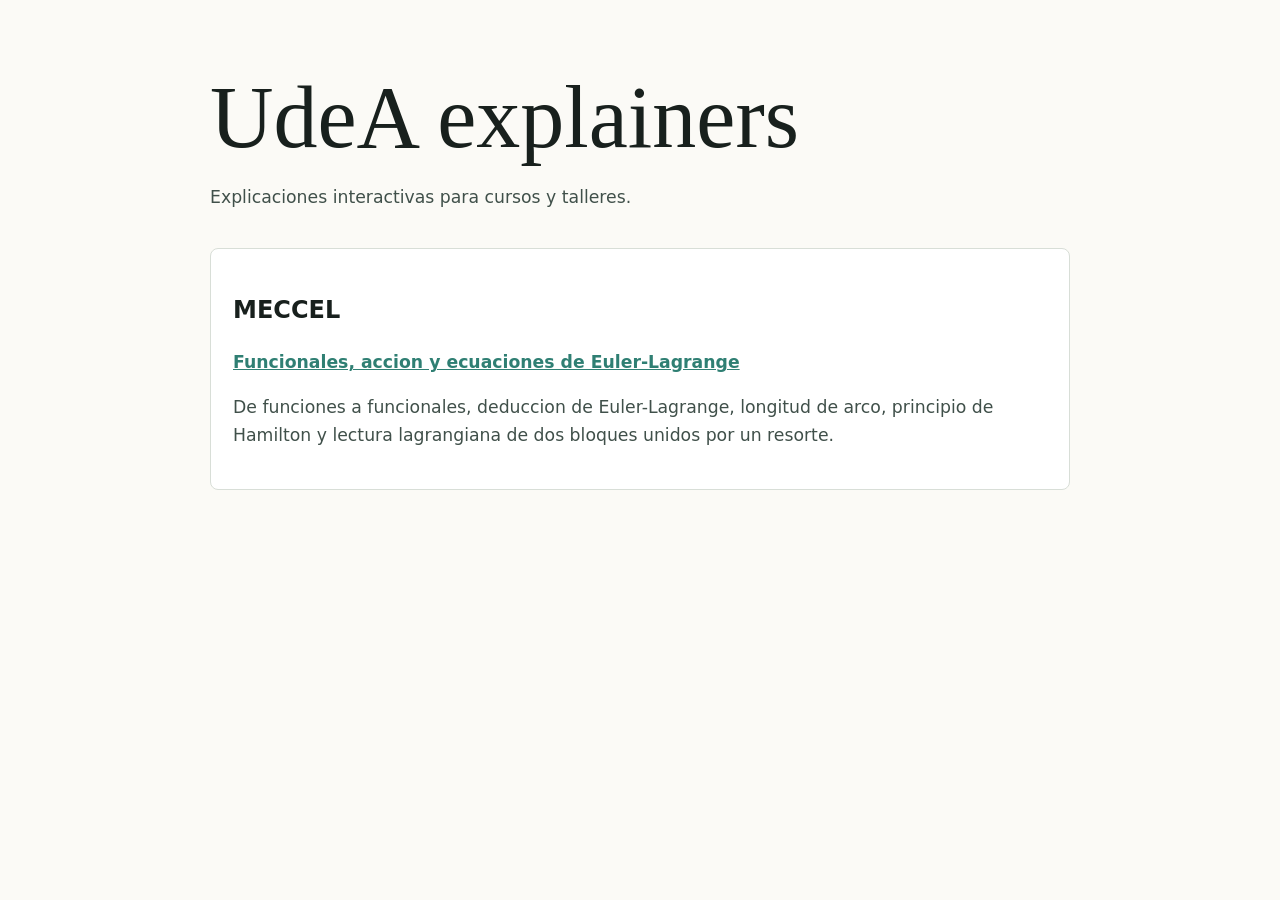
==== index.html @ 6fe14df7 "Add explainers index page" ====
<!doctype html>
<html lang="es">
<head>
  <meta charset="utf-8">
  <meta name="viewport" content="width=device-width, initial-scale=1">
  <title>UdeA explainers</title>
  <style>
    body { margin: 0; font-family: system-ui, -apple-system, BlinkMacSystemFont, "Segoe UI", sans-serif; background: #fbfaf6; color: #18201d; line-height: 1.6; }
    main { max-width: 860px; margin: 0 auto; padding: 72px 24px; }
    h1 { font-family: Georgia, "Times New Roman", serif; font-size: clamp(2.8rem, 7vw, 5.5rem); line-height: 1.05; font-weight: 500; margin: 0 0 20px; }
    p { font-size: 1.08rem; color: #40504a; }
    a { color: #2f7f73; font-weight: 700; }
    .item { margin-top: 36px; padding: 22px; background: #fff; border: 1px solid #d8ded7; border-radius: 8px; }
  </style>
</head>
<body>
  <main>
    <h1>UdeA explainers</h1>
    <p>Explicaciones interactivas para cursos y talleres.</p>
    <section class="item">
      <h2>MECCEL</h2>
      <p><a href="meccel/funcionales-euler-lagrange/">Funcionales, accion y ecuaciones de Euler-Lagrange</a></p>
      <p>De funciones a funcionales, deduccion de Euler-Lagrange, longitud de arco, principio de Hamilton y lectura lagrangiana de dos bloques unidos por un resorte.</p>
    </section>
  </main>
</body>
</html>
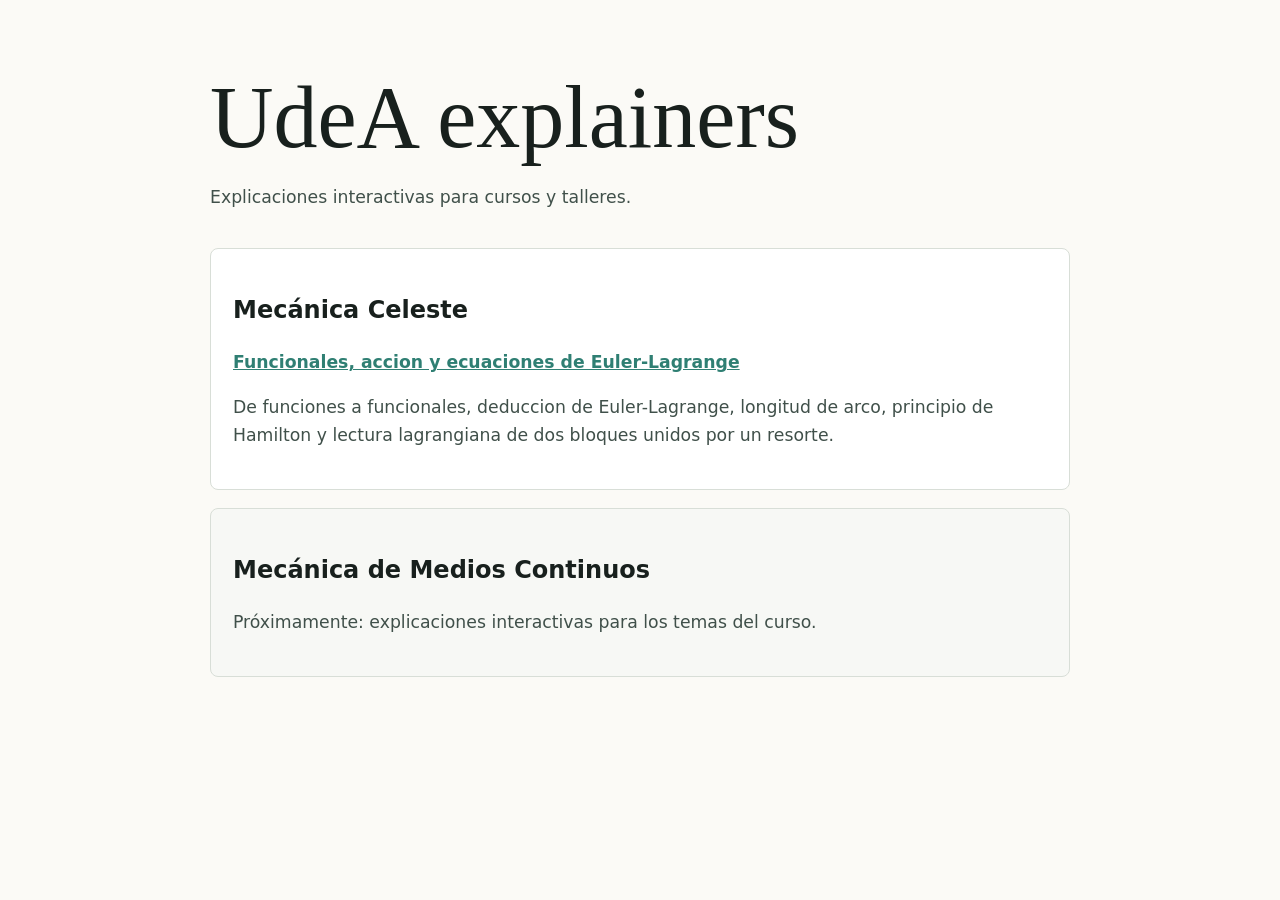
==== commit 65113119: "Rename course sections on index" ====
--- a/index.html
+++ b/index.html
@@ -11,6 +11,8 @@
     p { font-size: 1.08rem; color: #40504a; }
     a { color: #2f7f73; font-weight: 700; }
     .item { margin-top: 36px; padding: 22px; background: #fff; border: 1px solid #d8ded7; border-radius: 8px; }
+    .item + .item { margin-top: 18px; }
+    .muted { background: #f7f8f5; }
   </style>
 </head>
 <body>
@@ -18,9 +20,13 @@
     <h1>UdeA explainers</h1>
     <p>Explicaciones interactivas para cursos y talleres.</p>
     <section class="item">
-      <h2>MECCEL</h2>
+      <h2>Mecánica Celeste</h2>
       <p><a href="meccel/funcionales-euler-lagrange/">Funcionales, accion y ecuaciones de Euler-Lagrange</a></p>
       <p>De funciones a funcionales, deduccion de Euler-Lagrange, longitud de arco, principio de Hamilton y lectura lagrangiana de dos bloques unidos por un resorte.</p>
+    </section>
+    <section class="item muted">
+      <h2>Mecánica de Medios Continuos</h2>
+      <p>Próximamente: explicaciones interactivas para los temas del curso.</p>
     </section>
   </main>
 </body>
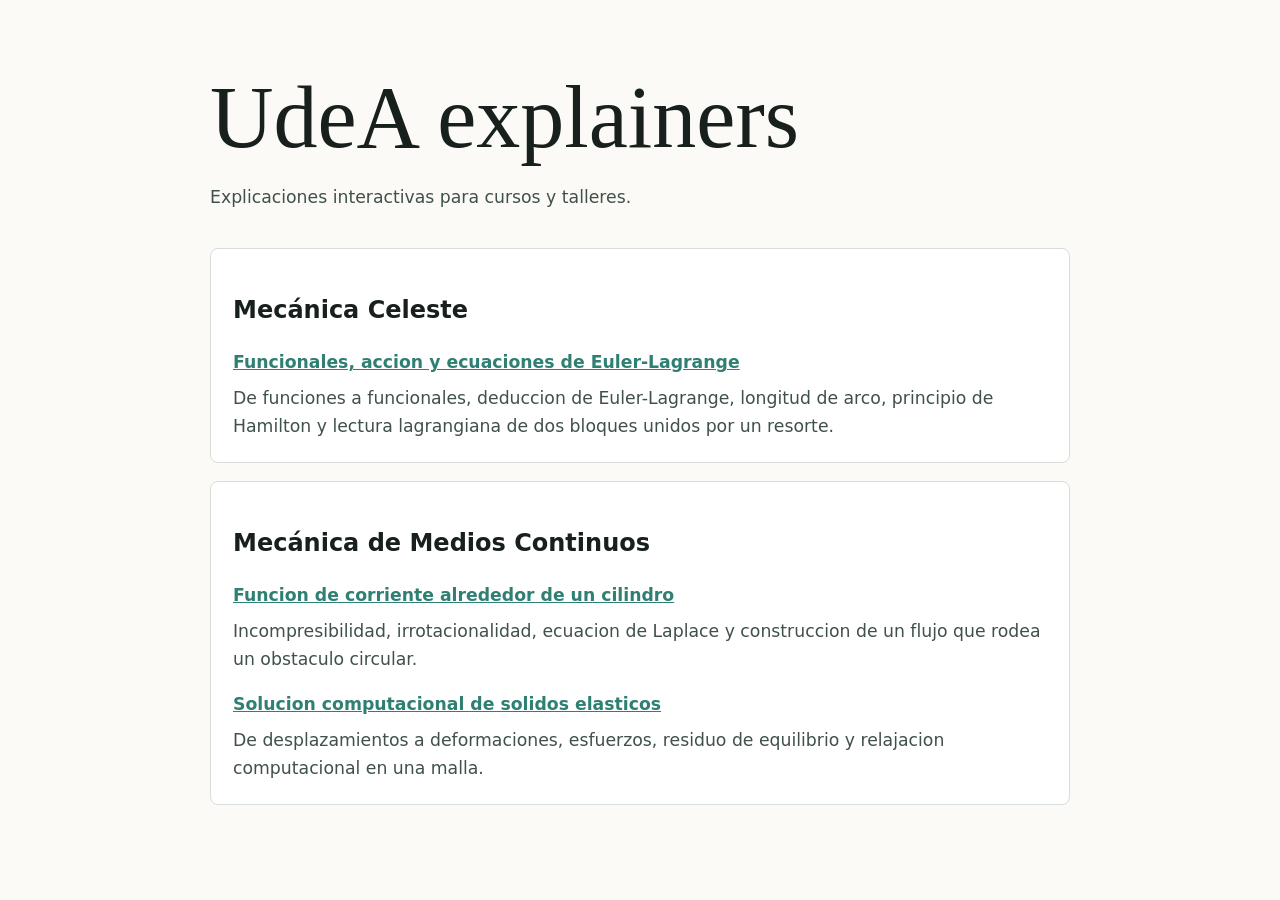
==== commit 2e9e9a59: "Add MCON interactive explainers" ====
--- a/index.html
+++ b/index.html
@@ -12,7 +12,8 @@
     a { color: #2f7f73; font-weight: 700; }
     .item { margin-top: 36px; padding: 22px; background: #fff; border: 1px solid #d8ded7; border-radius: 8px; }
     .item + .item { margin-top: 18px; }
-    .muted { background: #f7f8f5; }
+    .link-block { margin: 18px 0 0; }
+    .link-block p { margin: 8px 0 0; }
   </style>
 </head>
 <body>
@@ -21,12 +22,21 @@
     <p>Explicaciones interactivas para cursos y talleres.</p>
     <section class="item">
       <h2>Mecánica Celeste</h2>
-      <p><a href="meccel/funcionales-euler-lagrange/">Funcionales, accion y ecuaciones de Euler-Lagrange</a></p>
-      <p>De funciones a funcionales, deduccion de Euler-Lagrange, longitud de arco, principio de Hamilton y lectura lagrangiana de dos bloques unidos por un resorte.</p>
+      <div class="link-block">
+        <p><a href="meccel/funcionales-euler-lagrange/">Funcionales, accion y ecuaciones de Euler-Lagrange</a></p>
+        <p>De funciones a funcionales, deduccion de Euler-Lagrange, longitud de arco, principio de Hamilton y lectura lagrangiana de dos bloques unidos por un resorte.</p>
+      </div>
     </section>
-    <section class="item muted">
+    <section class="item">
       <h2>Mecánica de Medios Continuos</h2>
-      <p>Próximamente: explicaciones interactivas para los temas del curso.</p>
+      <div class="link-block">
+        <p><a href="mcon/funcion-corriente-cilindro/">Funcion de corriente alrededor de un cilindro</a></p>
+        <p>Incompresibilidad, irrotacionalidad, ecuacion de Laplace y construccion de un flujo que rodea un obstaculo circular.</p>
+      </div>
+      <div class="link-block">
+        <p><a href="mcon/solidos-elasticos-computacional/">Solucion computacional de solidos elasticos</a></p>
+        <p>De desplazamientos a deformaciones, esfuerzos, residuo de equilibrio y relajacion computacional en una malla.</p>
+      </div>
     </section>
   </main>
 </body>
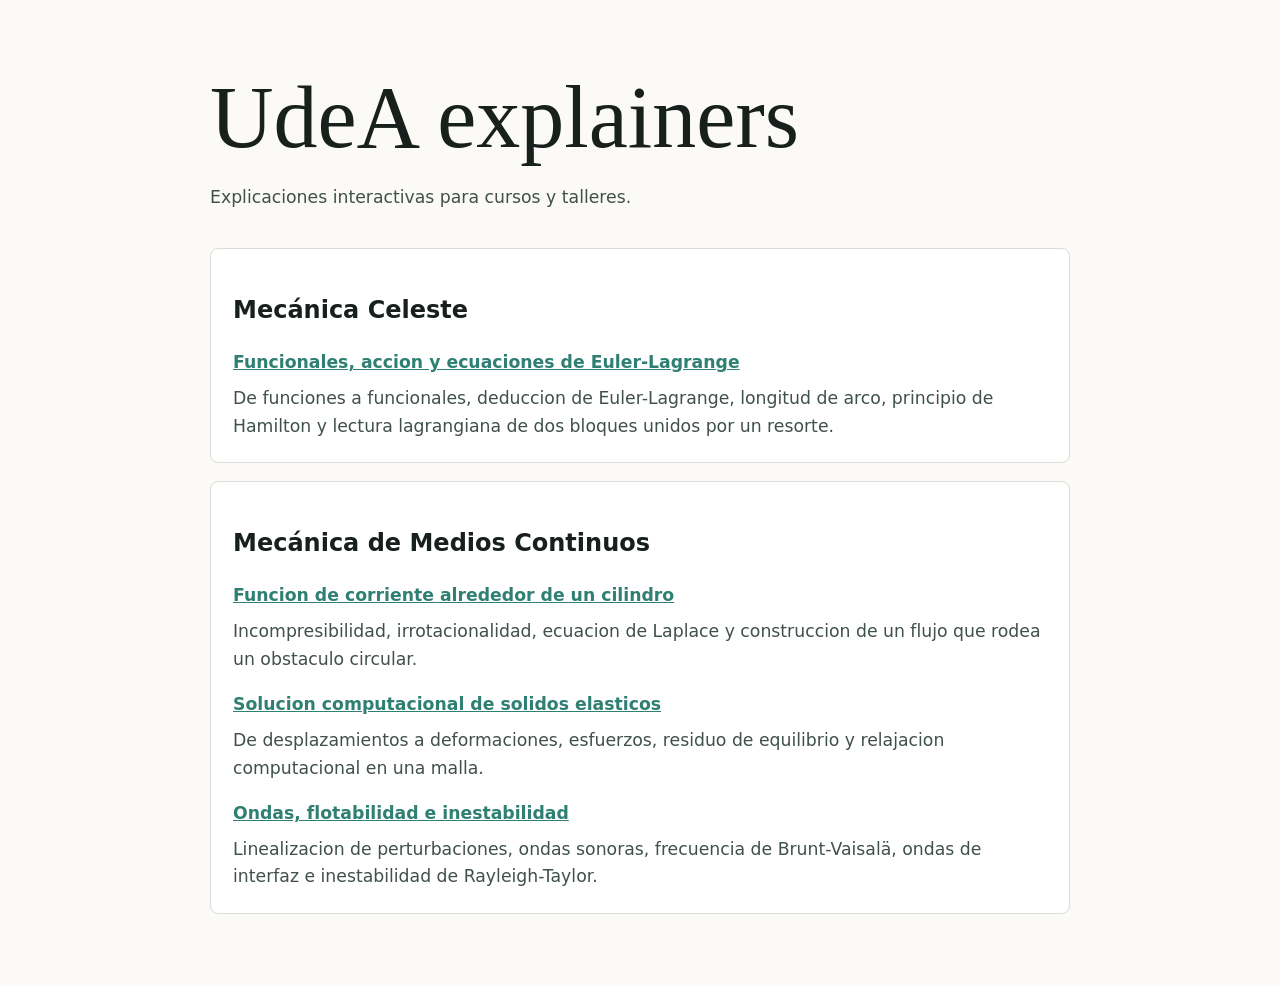
==== commit 401c1a44: "Add Ondas, flotabilidad e inestabilidad explainer" ====
--- a/index.html
+++ b/index.html
@@ -37,6 +37,10 @@
         <p><a href="mcon/solidos-elasticos-computacional/">Solucion computacional de solidos elasticos</a></p>
         <p>De desplazamientos a deformaciones, esfuerzos, residuo de equilibrio y relajacion computacional en una malla.</p>
       </div>
+      <div class="link-block">
+        <p><a href="mcon/ondas-estabilidad-fluidos/">Ondas, flotabilidad e inestabilidad</a></p>
+        <p>Linealizacion de perturbaciones, ondas sonoras, frecuencia de Brunt-Vaisalä, ondas de interfaz e inestabilidad de Rayleigh-Taylor.</p>
+      </div>
     </section>
   </main>
 </body>
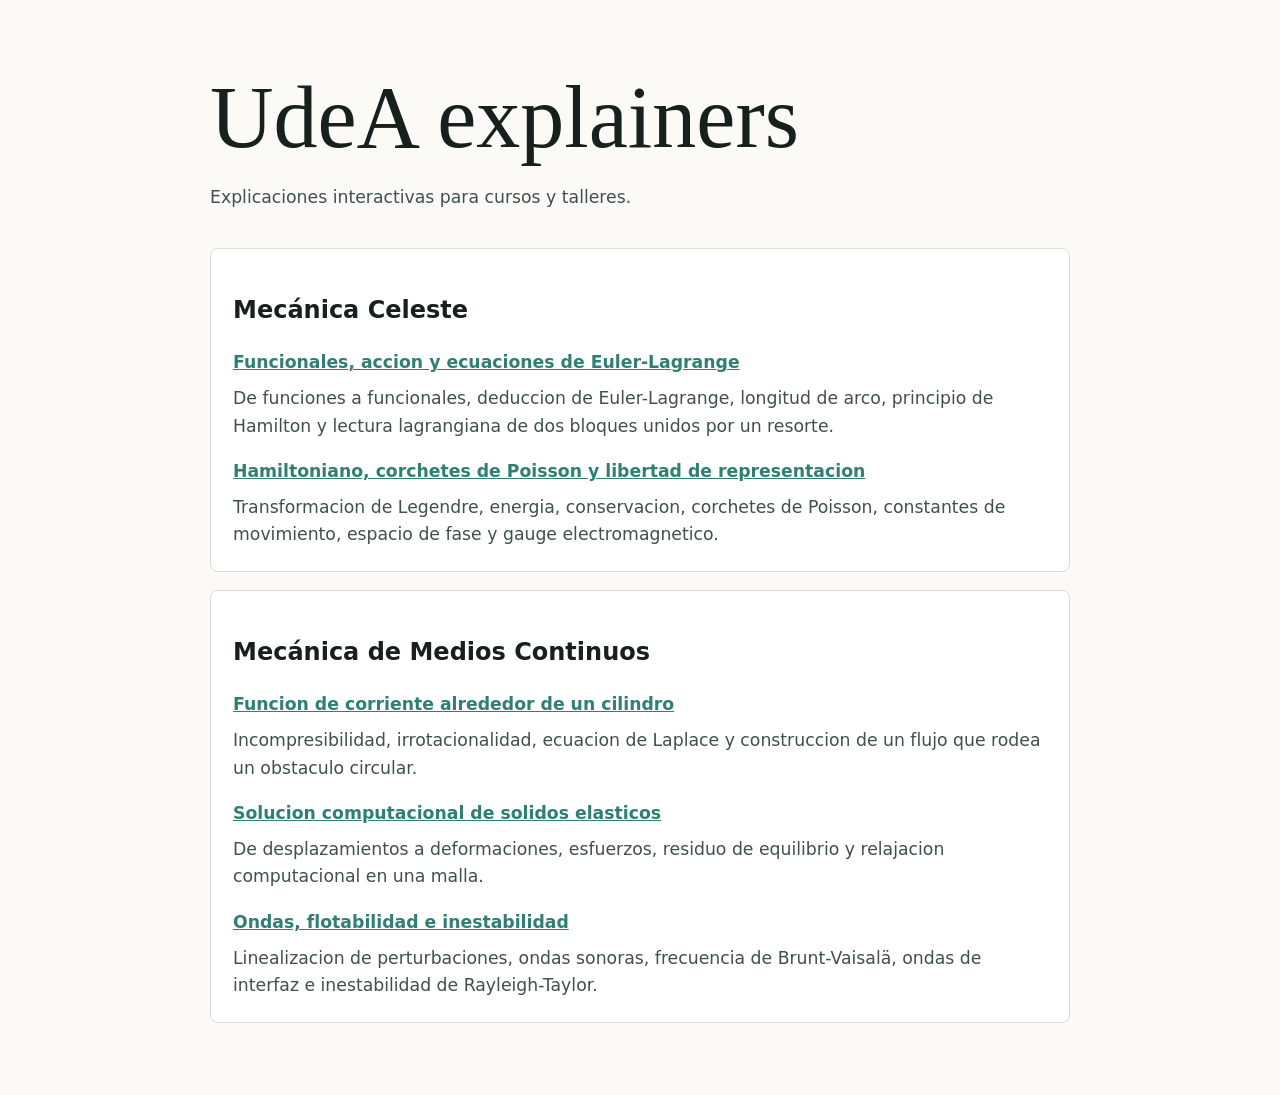
==== commit 2cb17ad0: "Publish Hamiltoniano Poisson gauge explainer" ====
--- a/index.html
+++ b/index.html
@@ -26,6 +26,10 @@
         <p><a href="meccel/funcionales-euler-lagrange/">Funcionales, accion y ecuaciones de Euler-Lagrange</a></p>
         <p>De funciones a funcionales, deduccion de Euler-Lagrange, longitud de arco, principio de Hamilton y lectura lagrangiana de dos bloques unidos por un resorte.</p>
       </div>
+      <div class="link-block">
+        <p><a href="meccel/hamiltoniano-poisson-gauge/">Hamiltoniano, corchetes de Poisson y libertad de representacion</a></p>
+        <p>Transformacion de Legendre, energia, conservacion, corchetes de Poisson, constantes de movimiento, espacio de fase y gauge electromagnetico.</p>
+      </div>
     </section>
     <section class="item">
       <h2>Mecánica de Medios Continuos</h2>
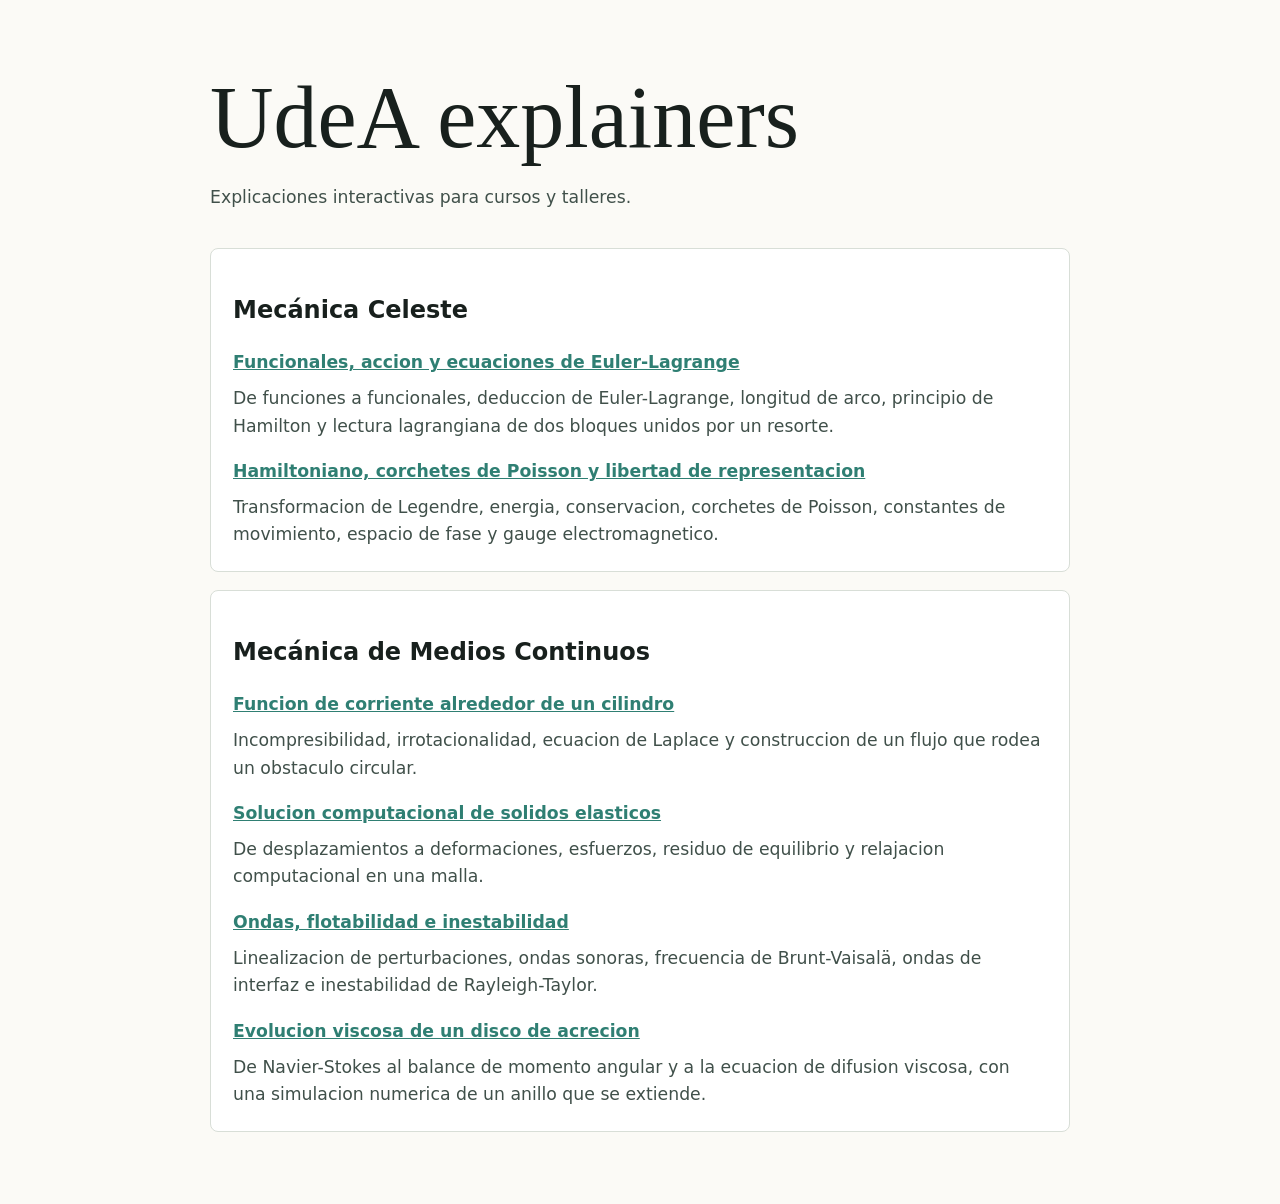
==== commit 0f583438: "Add viscous accretion disk explainer" ====
--- a/index.html
+++ b/index.html
@@ -45,6 +45,10 @@
         <p><a href="mcon/ondas-estabilidad-fluidos/">Ondas, flotabilidad e inestabilidad</a></p>
         <p>Linealizacion de perturbaciones, ondas sonoras, frecuencia de Brunt-Vaisalä, ondas de interfaz e inestabilidad de Rayleigh-Taylor.</p>
       </div>
+      <div class="link-block">
+        <p><a href="medios-continuos/disco-acrecion-viscoso/">Evolucion viscosa de un disco de acrecion</a></p>
+        <p>De Navier-Stokes al balance de momento angular y a la ecuacion de difusion viscosa, con una simulacion numerica de un anillo que se extiende.</p>
+      </div>
     </section>
   </main>
 </body>
